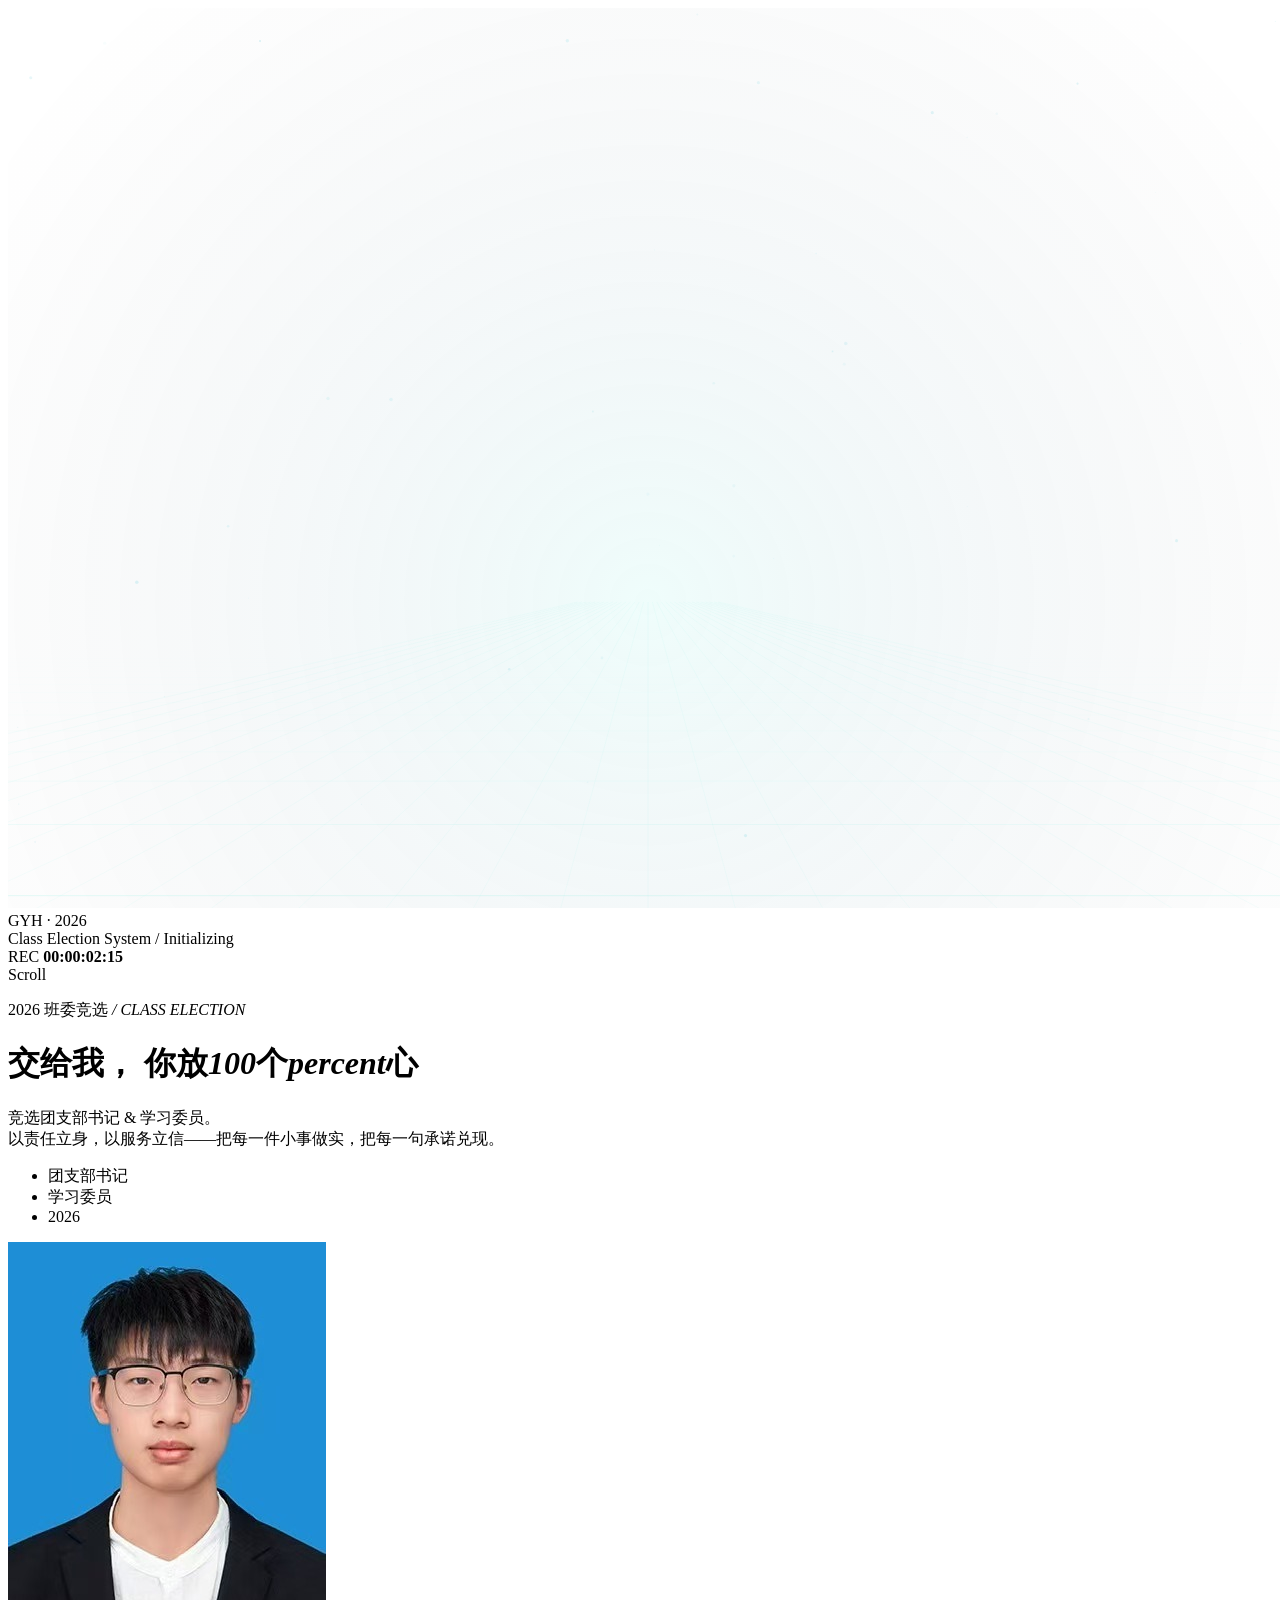
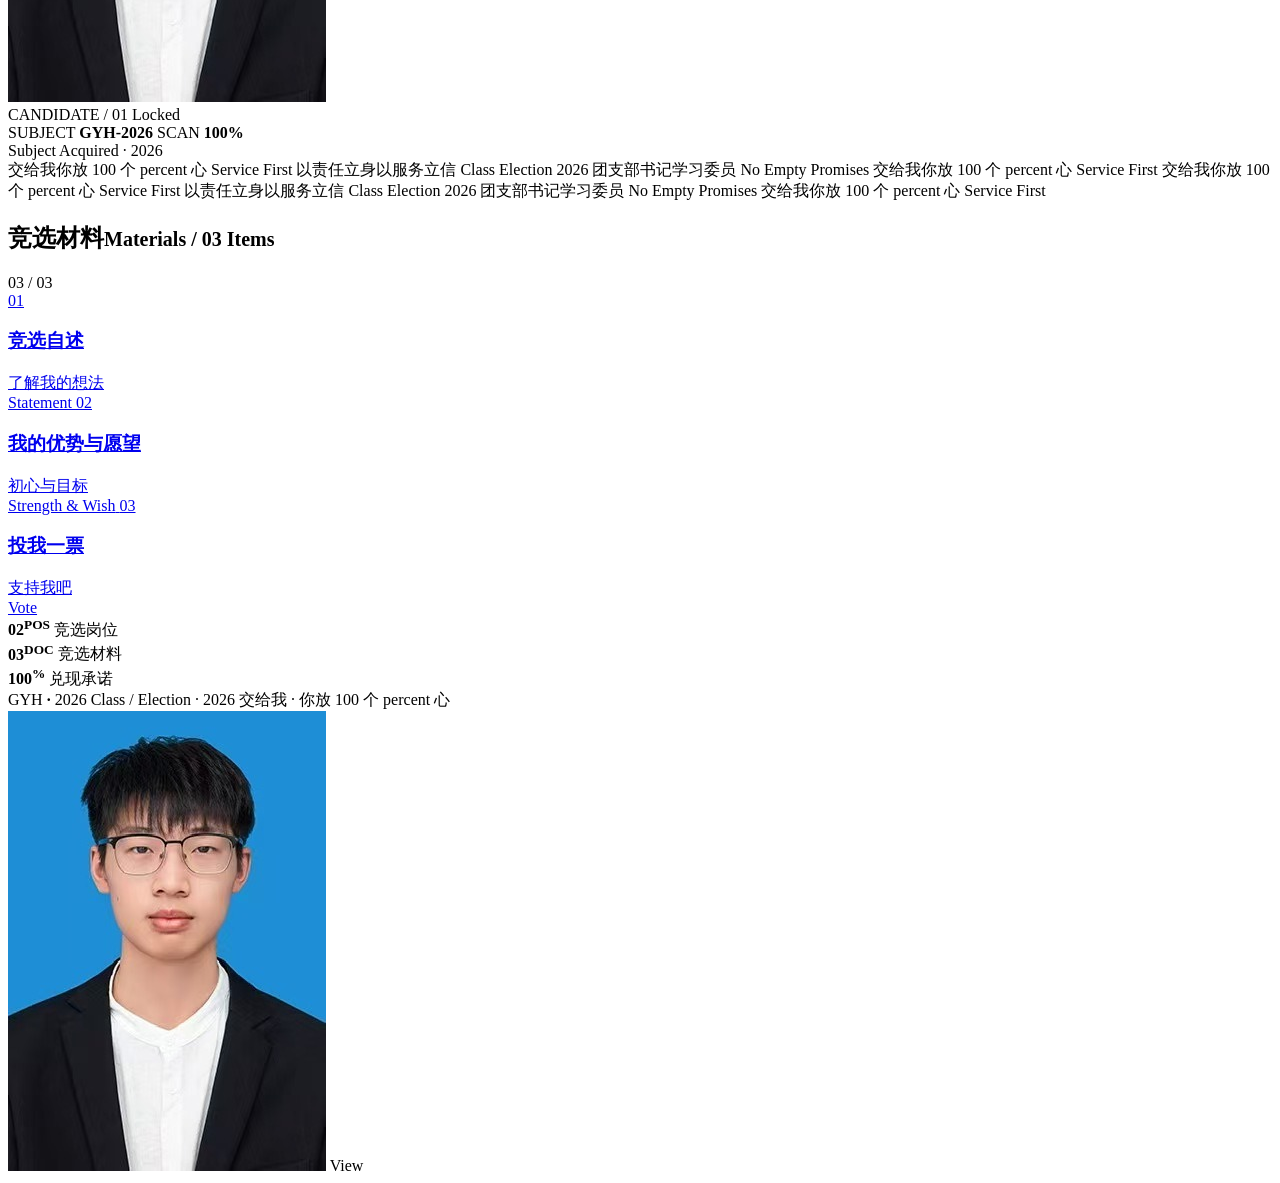
==== index.html @ 58ddba67 "add index.html" ====
<!DOCTYPE html>
<html lang="zh-CN">
<head>
<meta charset="UTF-8">
<meta name="viewport" content="width=device-width, initial-scale=1.0">
<meta name="theme-color" content="#04070a">
<meta name="description" content="2026 班委竞选 · 竞选团支部书记与学习委员。交给我，你放100个percent心。">
<title>交给我，你放100个percent心 · 班委竞选 2026</title>
<link rel="icon" href="assets/favicon.svg" type="image/svg+xml">
<script>document.documentElement.classList.add("js")</script>
<link rel="stylesheet" href="style.css">
</head>
<body>

<canvas id="bg" aria-hidden="true"></canvas>
<div class="grain" aria-hidden="true"></div>
<div class="scanlines" aria-hidden="true"></div>
<div class="vignette" aria-hidden="true"></div>
<div class="rec-frame" aria-hidden="true"><i></i><i></i><i></i><i></i></div>
<div class="progress" aria-hidden="true"></div>

<div class="boot" aria-hidden="true">
  <div class="boot-mark">GYH · 2026</div>
  <div class="boot-bar"><i></i></div>
  <div class="boot-txt">Class Election System / Initializing</div>
</div>

<div class="status" aria-hidden="true"><span class="dot"></span>REC <b id="tc">00:00:00:00</b></div>
<div class="scroll-cue" aria-hidden="true"><span>Scroll</span><i></i></div>

<!-- ==================== HERO ==================== -->
<header class="hero wrap">
  <div class="hero-inner">

    <div class="hero-main">
      <p class="eyebrow fade-up d1">2026 班委竞选 <em>/ CLASS ELECTION</em></p>

      <h1 class="display">
        <span class="ln"><span>交给我，</span></span>
        <span class="ln"><span>你放<i class="num">100</i>个<em>percent</em>心</span></span>
      </h1>

      <p class="lede fade-up d2">
        竞选团支部书记 &amp; 学习委员。<br>
        以责任立身，以服务立信——把每一件小事做实，把每一句承诺兑现。
      </p>

      <ul class="tags fade-up d3">
        <li>团支部书记</li>
        <li>学习委员</li>
        <li>2026</li>
      </ul>
    </div>

    <aside class="subject fade-up d2" aria-label="竞选人档案">
      <div class="subject-inner">
        <div class="portrait">
          <img src="assets/portrait-blue.jpg" alt="竞选人证件照" width="318" height="460">
          <span class="tone" aria-hidden="true"></span>
          <span class="scan" aria-hidden="true"></span>
          <span class="cross" aria-hidden="true"></span>
          <span class="tick tl" aria-hidden="true"></span>
          <span class="tick tr" aria-hidden="true"></span>
          <span class="tick bl" aria-hidden="true"></span>
          <span class="tick br" aria-hidden="true"></span>
          <div class="hud-strip">
            <span>CANDIDATE / 01</span>
            <span class="lock">Locked</span>
          </div>
        </div>

        <div class="subject-meta">
          <span>SUBJECT <b>GYH-2026</b></span>
          <span>SCAN <b>100%</b></span>
        </div>
      </div>
      <span class="subject-side" aria-hidden="true">Subject Acquired · 2026</span>
    </aside>

  </div>
</header>

<!-- ==================== 跑马灯 ==================== -->
<div class="ticker" aria-hidden="true">
  <div class="ticker-track">
    <span>交给我<i></i>你放 100 个 percent 心</span>
    <span class="on">Service First<i></i></span>
    <span>以责任立身<i></i>以服务立信</span>
    <span>Class Election 2026<i></i></span>
    <span>团支部书记<i></i>学习委员</span>
    <span class="on">No Empty Promises<i></i></span>
    <span>交给我<i></i>你放 100 个 percent 心</span>
    <span>Service First<i></i></span>
    <span>交给我<i></i>你放 100 个 percent 心</span>
    <span class="on">Service First<i></i></span>
    <span>以责任立身<i></i>以服务立信</span>
    <span>Class Election 2026<i></i></span>
    <span>团支部书记<i></i>学习委员</span>
    <span class="on">No Empty Promises<i></i></span>
    <span>交给我<i></i>你放 100 个 percent 心</span>
    <span>Service First<i></i></span>
  </div>
</div>

<!-- ==================== 三个栏目 ==================== -->
<section class="section wrap">
  <div class="sec-top reveal">
    <h2>竞选材料<small>Materials / 03 Items</small></h2>
    <span class="count">03 / 03</span>
  </div>

  <nav class="entries" aria-label="竞选材料">
    <a href="about.html" class="entry reveal" data-img="assets/portrait-blue.jpg" data-pos="50% 12%" data-label="01 / Statement">
      <span class="idx">01</span>
      <div class="body">
        <h3>竞选自述</h3>
        <span class="desc">了解我的想法</span>
      </div>
      <span class="en">Statement</span>
      <span class="arrow" aria-hidden="true"></span>
    </a>

    <a href="plan.html" class="entry reveal" data-img="assets/portrait-blue.jpg" data-pos="50% 26%" data-label="02 / Strength">
      <span class="idx">02</span>
      <div class="body">
        <h3>我的优势与愿望</h3>
        <span class="desc">初心与目标</span>
      </div>
      <span class="en">Strength &amp; Wish</span>
      <span class="arrow" aria-hidden="true"></span>
    </a>

    <a href="vote.html" class="entry reveal" data-img="assets/portrait-blue.jpg" data-pos="50% 48%" data-label="03 / Vote">
      <span class="idx">03</span>
      <div class="body">
        <h3>投我一票</h3>
        <span class="desc">支持我吧</span>
      </div>
      <span class="en">Vote</span>
      <span class="arrow" aria-hidden="true"></span>
    </a>
  </nav>

  <div class="spec reveal">
    <div>
      <b>02<sup>POS</sup></b>
      <span>竞选岗位</span>
    </div>
    <div>
      <b>03<sup>DOC</sup></b>
      <span>竞选材料</span>
    </div>
    <div>
      <b>100<sup>%</sup></b>
      <span>兑现承诺</span>
    </div>
  </div>
</section>

<footer class="foot wrap">
  <span class="brand-mark">GYH <b>·</b> 2026</span>
  <span>Class / Election · 2026</span>
  <span>交给我 · 你放 100 个 percent 心</span>
</footer>

<div class="peek" id="peek" aria-hidden="true">
  <div class="peek-in">
    <img src="assets/portrait-blue.jpg" alt="">
    <i></i>
    <span>View</span>
  </div>
</div>

<script src="app.js"></script>
</body>
</html>
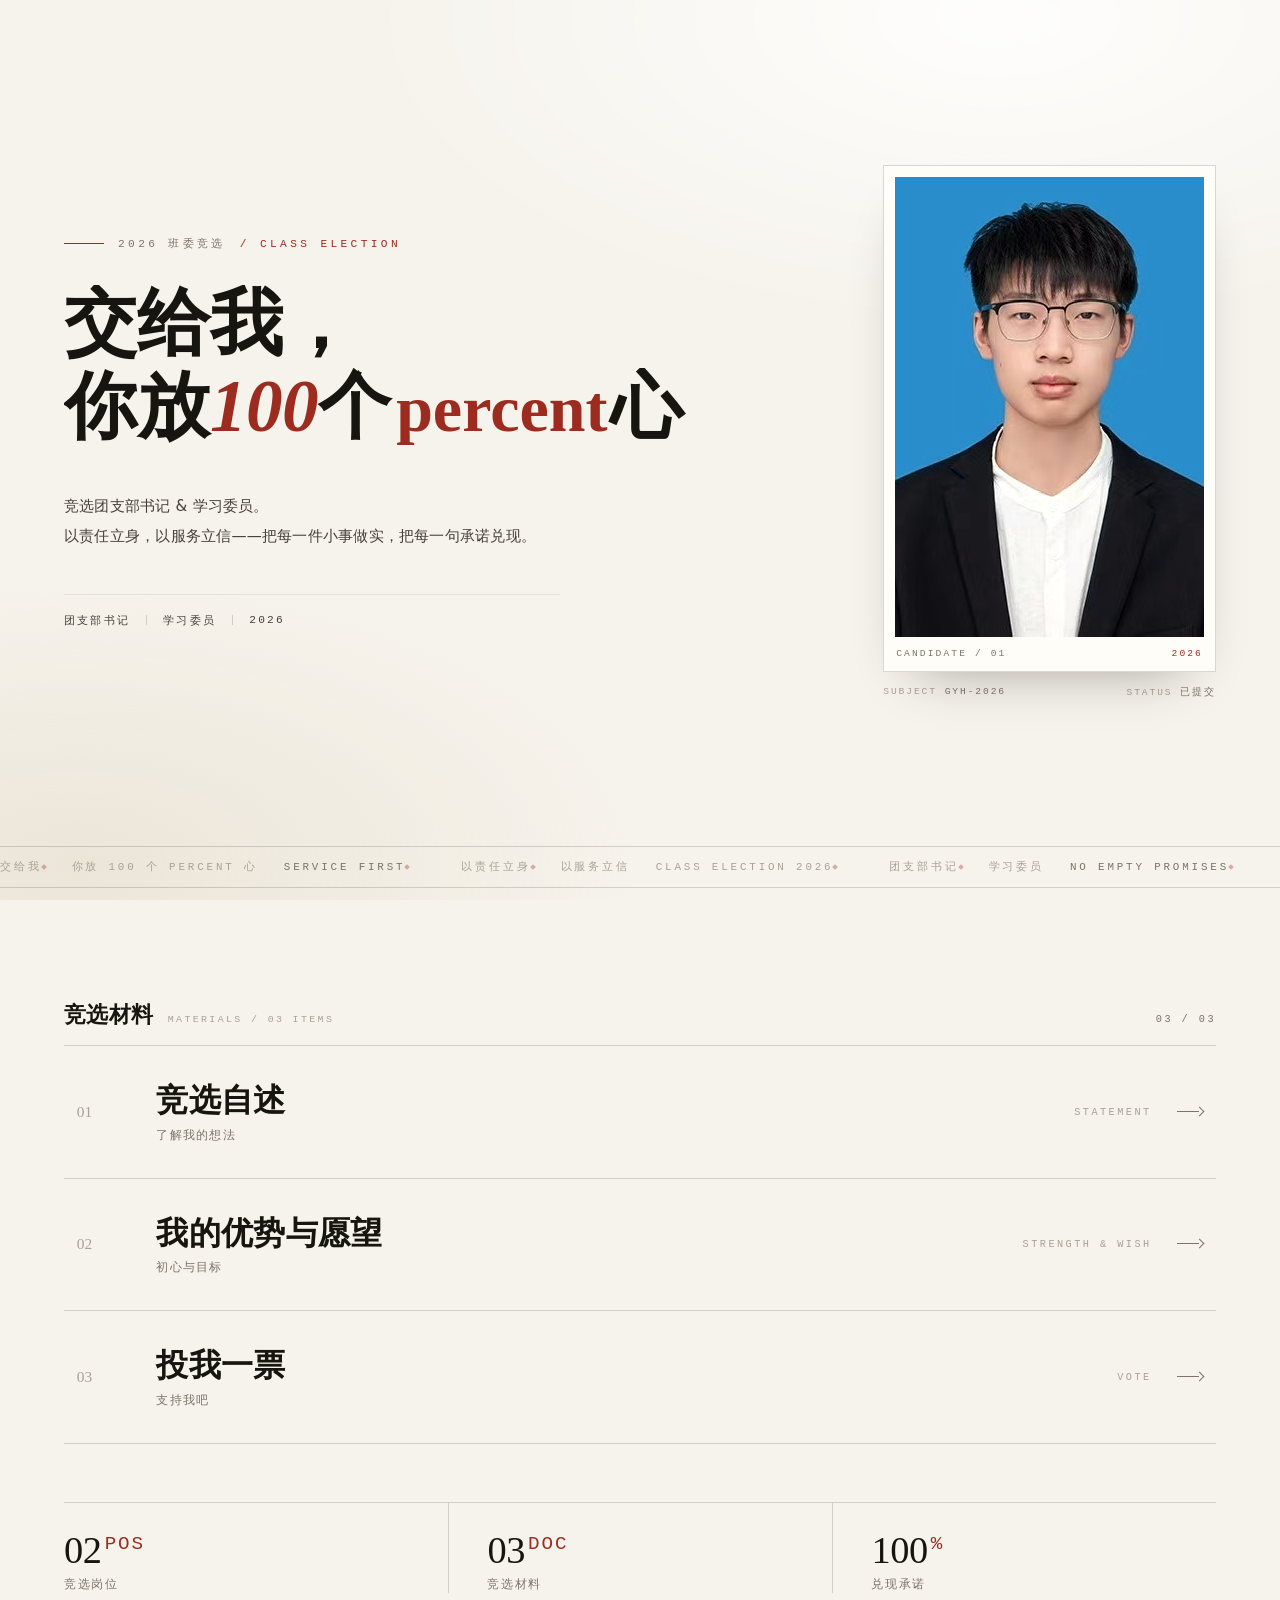
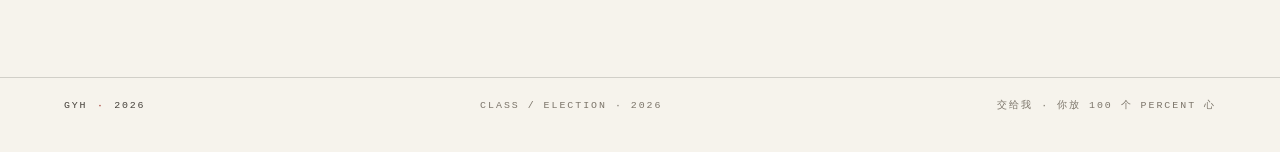
==== commit ec5f7bec: "style: 浅色纸感极简配色（暖纸白 + 墨黑 + 朱红），去掉霓虹光效" ====
--- a/index.html
+++ b/index.html
@@ -3,30 +3,16 @@
 <head>
 <meta charset="UTF-8">
 <meta name="viewport" content="width=device-width, initial-scale=1.0">
-<meta name="theme-color" content="#04070a">
+<meta name="theme-color" content="#f6f3ec">
 <meta name="description" content="2026 班委竞选 · 竞选团支部书记与学习委员。交给我，你放100个percent心。">
 <title>交给我，你放100个percent心 · 班委竞选 2026</title>
 <link rel="icon" href="assets/favicon.svg" type="image/svg+xml">
 <script>document.documentElement.classList.add("js")</script>
-<link rel="stylesheet" href="style.css">
+<link rel="stylesheet" href="style.css?v=paper1">
 </head>
 <body>
 
-<canvas id="bg" aria-hidden="true"></canvas>
-<div class="grain" aria-hidden="true"></div>
-<div class="scanlines" aria-hidden="true"></div>
-<div class="vignette" aria-hidden="true"></div>
-<div class="rec-frame" aria-hidden="true"><i></i><i></i><i></i><i></i></div>
 <div class="progress" aria-hidden="true"></div>
-
-<div class="boot" aria-hidden="true">
-  <div class="boot-mark">GYH · 2026</div>
-  <div class="boot-bar"><i></i></div>
-  <div class="boot-txt">Class Election System / Initializing</div>
-</div>
-
-<div class="status" aria-hidden="true"><span class="dot"></span>REC <b id="tc">00:00:00:00</b></div>
-<div class="scroll-cue" aria-hidden="true"><span>Scroll</span><i></i></div>
 
 <!-- ==================== HERO ==================== -->
 <header class="hero wrap">
@@ -56,25 +42,17 @@
       <div class="subject-inner">
         <div class="portrait">
           <img src="assets/portrait-blue.jpg" alt="竞选人证件照" width="318" height="460">
-          <span class="tone" aria-hidden="true"></span>
-          <span class="scan" aria-hidden="true"></span>
-          <span class="cross" aria-hidden="true"></span>
-          <span class="tick tl" aria-hidden="true"></span>
-          <span class="tick tr" aria-hidden="true"></span>
-          <span class="tick bl" aria-hidden="true"></span>
-          <span class="tick br" aria-hidden="true"></span>
-          <div class="hud-strip">
-            <span>CANDIDATE / 01</span>
-            <span class="lock">Locked</span>
+          <div class="caption">
+            <span>Candidate / 01</span>
+            <b>2026</b>
           </div>
         </div>
 
         <div class="subject-meta">
           <span>SUBJECT <b>GYH-2026</b></span>
-          <span>SCAN <b>100%</b></span>
+          <span>STATUS <b>已提交</b></span>
         </div>
       </div>
-      <span class="subject-side" aria-hidden="true">Subject Acquired · 2026</span>
     </aside>
 
   </div>
--- a/style.css
+++ b/style.css
@@ -0,0 +1,1176 @@
+/* ============================================================
+   GYH · CLASS ELECTION 2026  /  editorial edition
+   暖纸白 · 墨黑 · 一点朱红
+   ============================================================ */
+
+*, *::before, *::after { box-sizing: border-box; }
+
+:root {
+  --paper:    #f6f3ec;
+  --paper-2:  #fffdf8;
+  --ink:      #17150f;
+  --ink-70:   #45403a;
+  --ink-45:   #7b7469;
+  --ink-25:   #a8a196;
+  --rule:     rgba(23, 21, 15, .16);
+  --rule-2:   rgba(23, 21, 15, .075);
+  --red:      #9c2b20;
+  --red-35:   rgba(156, 43, 32, .35);
+  --red-08:   rgba(156, 43, 32, .08);
+
+  --f-serif: "Source Han Serif SC", "Noto Serif SC", "Songti SC", "SimSun", Georgia, "Times New Roman", serif;
+  --f-cn: "PingFang SC", "HarmonyOS Sans SC", "Source Han Sans SC", "Microsoft YaHei", system-ui, sans-serif;
+  --f-en: Georgia, "Times New Roman", "Songti SC", serif;
+  --f-mono: "Bahnschrift", "Consolas", ui-monospace, "Courier New", monospace;
+
+  --ease: cubic-bezier(.16, .84, .24, 1);
+  --gutter: clamp(20px, 5vw, 72px);
+}
+
+html {
+  -webkit-text-size-adjust: 100%;
+  scroll-behavior: smooth;
+}
+
+body {
+  margin: 0;
+  min-height: 100vh;
+  display: flex;
+  flex-direction: column;
+  overflow-x: hidden;
+  background: var(--paper);
+  color: var(--ink);
+  font-family: var(--f-cn);
+  -webkit-font-smoothing: antialiased;
+  text-rendering: optimizeLegibility;
+}
+
+/* 纸面暖光：极淡，只让整片米白有呼吸感 */
+body::before {
+  content: "";
+  position: fixed;
+  inset: 0;
+  z-index: 0;
+  pointer-events: none;
+  background:
+    radial-gradient(90% 62% at 78% 2%, rgba(255, 255, 255, .85), transparent 58%),
+    radial-gradient(70% 50% at 6% 96%, rgba(214, 199, 172, .3), transparent 62%);
+}
+
+::selection { background: var(--ink); color: var(--paper); }
+
+a { color: inherit; text-decoration: none; }
+img { max-width: 100%; display: block; }
+button { font: inherit; color: inherit; }
+
+/* ---------------- 滚动进度 ---------------- */
+
+.progress {
+  position: fixed;
+  top: 0;
+  left: 0;
+  z-index: 60;
+  width: 0;
+  height: 2px;
+  background: var(--red);
+  transition: width .12s linear;
+}
+
+/* ---------------- 布局容器 ---------------- */
+
+.wrap {
+  width: 100%;
+  max-width: 1440px;
+  margin: 0 auto;
+  padding-left: var(--gutter);
+  padding-right: var(--gutter);
+}
+
+/* ---------------- HERO ---------------- */
+
+.hero {
+  position: relative;
+  z-index: 2;
+  display: flex;
+  align-items: center;
+  min-height: 94svh;
+  padding-top: clamp(72px, 10vh, 128px);
+  padding-bottom: clamp(48px, 8vh, 96px);
+}
+
+.hero-inner {
+  display: grid;
+  grid-template-columns: minmax(0, 1fr) clamp(240px, 26vw, 372px);
+  align-items: center;
+  gap: clamp(32px, 6vw, 92px);
+  width: 100%;
+}
+
+.hero-main { min-width: 0; }
+
+.eyebrow {
+  display: flex;
+  align-items: center;
+  gap: 14px;
+  margin: 0 0 clamp(20px, 2.6vw, 34px);
+  font-family: var(--f-mono);
+  font-size: .7rem;
+  letter-spacing: .3em;
+  text-transform: uppercase;
+  color: var(--ink-45);
+}
+
+.eyebrow::before {
+  content: "";
+  width: 40px;
+  height: 1px;
+  background: var(--red);
+  flex: none;
+}
+
+.eyebrow em {
+  font-style: normal;
+  color: var(--red);
+}
+
+/* 巨字 */
+.display {
+  margin: 0 0 clamp(26px, 3.2vw, 44px);
+  font-family: var(--f-serif);
+  font-weight: 700;
+  font-size: clamp(2.1rem, calc(min(100vw, 1440px) * 0.062 - 6px), 6.8rem);
+  line-height: 1.06;
+  letter-spacing: 0;
+  color: var(--ink);
+}
+
+.display .ln {
+  display: block;
+  overflow: hidden;
+  padding-bottom: .07em;
+}
+
+.display .ln > span {
+  display: block;
+  will-change: transform;
+}
+
+html.js .display .ln > span {
+  transform: translateY(110%);
+  animation: lineUp 1s var(--ease) forwards;
+}
+
+html.js .display .ln:nth-child(1) > span { animation-delay: .1s; }
+html.js .display .ln:nth-child(2) > span { animation-delay: .22s; }
+
+@keyframes lineUp { to { transform: translateY(0); } }
+
+.display .num {
+  font-family: var(--f-en);
+  font-weight: 700;
+  letter-spacing: -.01em;
+  color: var(--red);
+}
+
+.display em {
+  font-style: normal;
+  font-family: var(--f-en);
+  font-weight: 700;
+  font-size: .9em;
+  letter-spacing: 0;
+  color: var(--red);
+  margin-left: .08em;
+  margin-right: .04em;
+}
+
+.lede {
+  max-width: 35em;
+  margin: 0 0 clamp(28px, 3.4vw, 42px);
+  font-size: clamp(.94rem, 1.1vw, 1.05rem);
+  line-height: 2;
+  color: var(--ink-70);
+  letter-spacing: .015em;
+}
+
+.lede .hl { color: var(--ink); }
+
+.tags {
+  display: flex;
+  flex-wrap: wrap;
+  gap: 0;
+  margin: 0;
+  padding: 0;
+  list-style: none;
+  border-top: 1px solid var(--rule-2);
+  padding-top: 18px;
+  max-width: 31em;
+}
+
+.tags li {
+  display: inline-flex;
+  align-items: center;
+  font-family: var(--f-mono);
+  font-size: .7rem;
+  letter-spacing: .2em;
+  color: var(--ink-70);
+}
+
+.tags li + li::before {
+  content: "";
+  display: inline-block;
+  width: 1px;
+  height: 10px;
+  margin: 0 16px;
+  background: var(--rule);
+}
+
+/* ---------------- 人像（档案相框） ---------------- */
+
+.subject {
+  position: relative;
+  justify-self: end;
+  width: 100%;
+  max-width: 372px;
+  min-width: 0;
+}
+
+.subject-inner {
+  position: relative;
+  transition: transform .8s var(--ease);
+}
+
+.subject:hover .subject-inner { transform: translateY(-8px); }
+
+.portrait {
+  position: relative;
+  background: var(--paper-2);
+  border: 1px solid var(--rule);
+  padding: 11px 11px 0;
+  box-shadow: 0 26px 54px -34px rgba(23, 21, 15, .45);
+  transition: box-shadow .8s var(--ease);
+}
+
+.subject:hover .portrait {
+  box-shadow: 0 34px 64px -30px rgba(23, 21, 15, .5);
+}
+
+.portrait img {
+  width: 100%;
+  aspect-ratio: 318 / 460;
+  object-fit: cover;
+  filter: saturate(.92) contrast(1.03) sepia(.05);
+  transition: filter .8s var(--ease), transform 1.1s var(--ease);
+}
+
+.subject:hover .portrait img { filter: saturate(1) contrast(1.05) sepia(0); }
+
+.portrait .caption {
+  display: flex;
+  align-items: baseline;
+  justify-content: space-between;
+  gap: 10px;
+  padding: 11px 1px 12px;
+  font-family: var(--f-mono);
+  font-size: .6rem;
+  letter-spacing: .22em;
+  text-transform: uppercase;
+  color: var(--ink-45);
+}
+
+.portrait .caption b {
+  font-weight: 400;
+  color: var(--red);
+  letter-spacing: .22em;
+}
+
+.subject-meta {
+  display: flex;
+  justify-content: space-between;
+  gap: 12px;
+  margin-top: 14px;
+  font-family: var(--f-mono);
+  font-size: .6rem;
+  letter-spacing: .2em;
+  text-transform: uppercase;
+  color: var(--ink-25);
+}
+
+.subject-meta b {
+  font-weight: 400;
+  color: var(--ink-45);
+}
+
+/* ---------------- 跑马灯 ---------------- */
+
+.ticker {
+  position: relative;
+  z-index: 2;
+  overflow: hidden;
+  border-top: 1px solid var(--rule);
+  border-bottom: 1px solid var(--rule);
+  padding: 13px 0;
+}
+
+.ticker-track {
+  display: flex;
+  width: max-content;
+  animation: tickMove 52s linear infinite;
+}
+
+.ticker-track span {
+  display: inline-flex;
+  align-items: center;
+  flex: none;
+  padding-right: 26px;
+  font-family: var(--f-mono);
+  font-size: .68rem;
+  letter-spacing: .26em;
+  text-transform: uppercase;
+  color: var(--ink-25);
+  white-space: nowrap;
+}
+
+.ticker-track span.on { color: var(--ink-45); }
+
+.ticker-track span i {
+  display: inline-block;
+  width: 4px;
+  height: 4px;
+  margin: 0 26px 0 0;
+  background: var(--red-35);
+  transform: rotate(45deg);
+}
+
+@keyframes tickMove {
+  from { transform: translate3d(0, 0, 0); }
+  to   { transform: translate3d(-50%, 0, 0); }
+}
+
+/* ---------------- 栏目 ---------------- */
+
+.section {
+  position: relative;
+  z-index: 2;
+  padding-top: clamp(58px, 9vw, 112px);
+  padding-bottom: clamp(44px, 7vw, 84px);
+}
+
+.sec-top {
+  display: flex;
+  align-items: baseline;
+  justify-content: space-between;
+  gap: 20px;
+  padding-bottom: 16px;
+}
+
+.sec-top h2 {
+  margin: 0;
+  font-family: var(--f-serif);
+  font-size: clamp(1.1rem, 1.7vw, 1.35rem);
+  font-weight: 700;
+  letter-spacing: .02em;
+}
+
+.sec-top h2 small {
+  display: inline-block;
+  margin-left: 14px;
+  font-family: var(--f-mono);
+  font-size: .62rem;
+  font-weight: 400;
+  letter-spacing: .24em;
+  text-transform: uppercase;
+  color: var(--ink-25);
+}
+
+.sec-top .count {
+  font-family: var(--f-mono);
+  font-size: .64rem;
+  letter-spacing: .24em;
+  color: var(--ink-45);
+}
+
+.entries {
+  display: block;
+  border-top: 1px solid var(--rule);
+}
+
+.entry {
+  position: relative;
+  display: grid;
+  grid-template-columns: 54px minmax(0, 1fr) auto 26px;
+  align-items: center;
+  gap: clamp(14px, 2vw, 26px);
+  padding: clamp(22px, 2.8vw, 34px) clamp(4px, 1vw, 14px);
+  border-bottom: 1px solid var(--rule);
+  overflow: hidden;
+}
+
+/* hover 从左铺开的极淡朱红 */
+.entry::before {
+  content: "";
+  position: absolute;
+  inset: 0;
+  z-index: -1;
+  background: linear-gradient(90deg, var(--red-08), rgba(156, 43, 32, 0) 62%);
+  transform: scaleX(0);
+  transform-origin: left;
+  transition: transform .6s var(--ease);
+}
+
+.entry:hover::before,
+.entry:focus-visible::before { transform: scaleX(1); }
+
+/* 左侧朱红线索 */
+.entry::after {
+  content: "";
+  position: absolute;
+  left: 0;
+  top: 0;
+  bottom: 0;
+  width: 2px;
+  background: var(--red);
+  transform: scaleY(0);
+  transform-origin: top;
+  transition: transform .55s var(--ease);
+}
+
+.entry:hover::after,
+.entry:focus-visible::after { transform: scaleY(1); }
+
+.entry .idx {
+  font-family: var(--f-en);
+  font-size: clamp(.9rem, 1.2vw, 1.05rem);
+  font-variant-numeric: tabular-nums;
+  color: var(--ink-25);
+  transition: color .4s var(--ease);
+}
+
+.entry:hover .idx { color: var(--red); }
+
+.entry .body { min-width: 0; }
+
+.entry .body h3 {
+  margin: 0 0 5px;
+  font-family: var(--f-serif);
+  font-size: clamp(1.3rem, 2.6vw, 2rem);
+  font-weight: 700;
+  letter-spacing: .01em;
+  line-height: 1.3;
+  transition: color .4s var(--ease);
+}
+
+.entry .body .desc {
+  display: block;
+  font-size: .78rem;
+  letter-spacing: .1em;
+  color: var(--ink-45);
+}
+
+.entry .en {
+  font-family: var(--f-mono);
+  font-size: .64rem;
+  letter-spacing: .24em;
+  text-transform: uppercase;
+  color: var(--ink-25);
+  white-space: nowrap;
+  transition: color .4s var(--ease);
+}
+
+.entry:hover .en { color: var(--ink-45); }
+
+.entry .arrow {
+  position: relative;
+  width: 26px;
+  height: 10px;
+  justify-self: end;
+}
+
+.entry .arrow::before,
+.entry .arrow::after {
+  content: "";
+  position: absolute;
+  background: var(--ink-45);
+  transition: background .4s var(--ease), transform .5s var(--ease);
+}
+
+.entry .arrow::before {
+  top: 4px;
+  left: 0;
+  width: 22px;
+  height: 1px;
+}
+
+.entry .arrow::after {
+  top: 1px;
+  right: 0;
+  width: 7px;
+  height: 7px;
+  background: none;
+  border-top: 1px solid var(--ink-45);
+  border-right: 1px solid var(--ink-45);
+  transform: rotate(45deg);
+}
+
+.entry:hover .arrow::before { background: var(--red); transform: translateX(4px); }
+.entry:hover .arrow::after { border-color: var(--red); transform: rotate(45deg) translate(3px, -3px); }
+
+/* 数据条 */
+.spec {
+  display: grid;
+  grid-template-columns: repeat(3, minmax(0, 1fr));
+  margin-top: clamp(34px, 5vw, 58px);
+  border-top: 1px solid var(--rule);
+}
+
+.spec > div {
+  padding: clamp(18px, 2.4vw, 28px) 0 0;
+}
+
+.spec > div + div {
+  padding-left: clamp(14px, 3vw, 40px);
+  border-left: 1px solid var(--rule);
+}
+
+.spec b {
+  display: block;
+  font-family: var(--f-en);
+  font-size: clamp(1.6rem, 3vw, 2.4rem);
+  font-weight: 400;
+  line-height: 1;
+  letter-spacing: -.01em;
+  color: var(--ink);
+}
+
+.spec b sup {
+  font-family: var(--f-mono);
+  font-size: .5em;
+  letter-spacing: .1em;
+  color: var(--red);
+  margin-left: 3px;
+  vertical-align: super;
+}
+
+.spec span {
+  display: block;
+  margin-top: 8px;
+  font-size: .74rem;
+  letter-spacing: .14em;
+  color: var(--ink-45);
+}
+
+/* ---------------- 页脚 ---------------- */
+
+.foot {
+  position: relative;
+  z-index: 2;
+  display: flex;
+  align-items: baseline;
+  justify-content: space-between;
+  gap: 16px;
+  margin-top: auto;
+  padding-top: 20px;
+  padding-bottom: clamp(24px, 4vw, 40px);
+  border-top: 1px solid var(--rule);
+  font-family: var(--f-mono);
+  font-size: .62rem;
+  letter-spacing: .2em;
+  text-transform: uppercase;
+  color: var(--ink-45);
+}
+
+.foot .brand-mark { color: var(--ink-70); letter-spacing: .18em; }
+.foot .brand-mark b { color: var(--red); font-weight: 400; margin: 0 .2em; }
+
+/* ---------------- 悬停预览 ---------------- */
+
+.peek {
+  position: fixed;
+  top: 0;
+  left: 0;
+  z-index: 40;
+  width: 196px;
+  opacity: 0;
+  pointer-events: none;
+  transform: translate3d(-400px, -400px, 0);
+  transition: opacity .35s var(--ease);
+  will-change: transform;
+}
+
+.peek.on { opacity: 1; }
+
+.peek-in {
+  position: relative;
+  background: var(--paper-2);
+  border: 1px solid var(--rule);
+  padding: 7px 7px 0;
+  box-shadow: 0 24px 50px -26px rgba(23, 21, 15, .5);
+}
+
+.peek-in img {
+  width: 100%;
+  aspect-ratio: 3 / 3.8;
+  object-fit: cover;
+  filter: saturate(.92) contrast(1.03) sepia(.05);
+}
+
+.peek-in i {
+  display: block;
+  height: 26px;
+}
+
+.peek-in span {
+  position: absolute;
+  left: 12px;
+  bottom: 8px;
+  font-family: var(--f-mono);
+  font-size: .56rem;
+  letter-spacing: .24em;
+  text-transform: uppercase;
+  color: var(--ink-45);
+}
+
+/* ---------------- 滚动入场 ---------------- */
+
+.reveal {
+  opacity: 0;
+  transform: translateY(18px);
+  transition: opacity .9s var(--ease), transform .9s var(--ease);
+}
+
+.reveal.in { opacity: 1; transform: none; }
+
+html:not(.js) .reveal { opacity: 1; transform: none; }
+
+.fade-up {
+  opacity: 0;
+  transform: translateY(14px);
+  animation: fadeUp 1s var(--ease) forwards;
+}
+
+.fade-up.d1 { animation-delay: .35s; }
+.fade-up.d2 { animation-delay: .5s; }
+.fade-up.d3 { animation-delay: .65s; }
+
+@keyframes fadeUp { to { opacity: 1; transform: none; } }
+
+html:not(.js) .fade-up { opacity: 1; transform: none; }
+
+/* ============================================================
+   子页
+   ============================================================ */
+
+.page {
+  position: relative;
+  z-index: 2;
+  flex: 1 0 auto;
+  padding-top: clamp(30px, 5vh, 56px);
+  padding-bottom: clamp(40px, 6vw, 72px);
+}
+
+.page-top {
+  display: flex;
+  align-items: center;
+  justify-content: space-between;
+  gap: 16px;
+  padding-bottom: clamp(28px, 5vw, 56px);
+}
+
+.back {
+  display: inline-flex;
+  align-items: center;
+  gap: 9px;
+  font-family: var(--f-mono);
+  font-size: .68rem;
+  letter-spacing: .18em;
+  text-transform: uppercase;
+  color: var(--ink-70);
+  transition: color .3s var(--ease);
+}
+
+.back i {
+  font-style: normal;
+  transition: transform .35s var(--ease);
+}
+
+.back:hover { color: var(--red); }
+.back:hover i { transform: translateX(-4px); }
+
+.page-code {
+  font-family: var(--f-mono);
+  font-size: .66rem;
+  letter-spacing: .24em;
+  text-transform: uppercase;
+  color: var(--ink-25);
+}
+
+.page-head {
+  position: relative;
+  padding-bottom: clamp(26px, 4vw, 44px);
+  border-bottom: 1px solid var(--rule);
+}
+
+.page-head .ghost {
+  position: absolute;
+  right: -6px;
+  top: -34px;
+  z-index: -1;
+  font-family: var(--f-en);
+  font-size: clamp(5rem, 17vw, 13rem);
+  font-weight: 700;
+  line-height: .8;
+  letter-spacing: -.04em;
+  color: rgba(23, 21, 15, .045);
+  pointer-events: none;
+  user-select: none;
+}
+
+.page-head .kicker {
+  display: block;
+  margin-bottom: 12px;
+  font-family: var(--f-mono);
+  font-size: .66rem;
+  letter-spacing: .3em;
+  text-transform: uppercase;
+  color: var(--red);
+}
+
+.page-head h1 {
+  margin: 0 0 14px;
+  font-family: var(--f-serif);
+  font-size: clamp(2.2rem, 5.4vw, 4.2rem);
+  font-weight: 700;
+  line-height: 1.14;
+  letter-spacing: -.01em;
+}
+
+.page-head .sub-en {
+  display: block;
+  font-family: var(--f-mono);
+  font-size: .62rem;
+  letter-spacing: .24em;
+  text-transform: uppercase;
+  color: var(--ink-25);
+}
+
+/* 档案条 */
+.profile-strip {
+  display: flex;
+  align-items: center;
+  gap: 16px;
+  padding: clamp(20px, 3vw, 28px) 0;
+  border-bottom: 1px solid var(--rule-2);
+}
+
+.avatar {
+  flex: none;
+  width: 56px;
+  height: 56px;
+  border: 1px solid var(--rule);
+  background: var(--paper-2);
+  padding: 3px;
+}
+
+.avatar img {
+  width: 100%;
+  height: 100%;
+  object-fit: cover;
+  filter: saturate(.92) contrast(1.03) sepia(.05);
+}
+
+.profile-strip .meta { display: grid; gap: 6px; }
+
+.profile-strip .meta .k {
+  font-family: var(--f-mono);
+  font-size: .6rem;
+  letter-spacing: .24em;
+  text-transform: uppercase;
+  color: var(--ink-25);
+}
+
+.profile-strip .meta .v {
+  font-size: .86rem;
+  letter-spacing: .08em;
+  color: var(--ink-70);
+}
+
+/* 正文面板 */
+.panel {
+  padding-top: clamp(34px, 5vw, 56px);
+}
+
+.panel-grid {
+  display: grid;
+  grid-template-columns: minmax(0, 1fr) clamp(200px, 22vw, 274px);
+  gap: clamp(28px, 5vw, 76px);
+  align-items: start;
+}
+
+.prose {
+  position: relative;
+  max-width: 40em;
+}
+
+.prose p {
+  margin: 0;
+  font-size: clamp(.96rem, 1.12vw, 1.06rem);
+  line-height: 2.15;
+  color: var(--ink-70);
+  letter-spacing: .02em;
+  text-align: justify;
+  text-justify: inter-ideograph;
+}
+
+.prose p + p { margin-top: 1.2em; }
+
+.panel .quote-mark { display: none; }
+
+.block + .block { margin-top: clamp(34px, 4.4vw, 52px); }
+
+.block h2 {
+  position: relative;
+  display: flex;
+  align-items: baseline;
+  gap: 14px;
+  margin: 0 0 16px;
+  padding-bottom: 12px;
+  border-bottom: 1px solid var(--rule-2);
+  font-family: var(--f-serif);
+  font-size: clamp(1.2rem, 2vw, 1.5rem);
+  font-weight: 700;
+  letter-spacing: .02em;
+}
+
+.block h2::before {
+  content: attr(data-no);
+  font-family: var(--f-mono);
+  font-size: .64rem;
+  font-weight: 400;
+  letter-spacing: .2em;
+  color: var(--red);
+}
+
+/* 右侧数据列 */
+.panel-aside {
+  display: grid;
+  gap: 0;
+  border-top: 1px solid var(--ink);
+  padding-top: 0;
+}
+
+.d-row {
+  display: grid;
+  gap: 5px;
+  padding: 13px 0;
+  border-bottom: 1px solid var(--rule-2);
+}
+
+.d-row b {
+  font-family: var(--f-mono);
+  font-size: .58rem;
+  font-weight: 400;
+  letter-spacing: .24em;
+  text-transform: uppercase;
+  color: var(--ink-25);
+}
+
+.d-row span {
+  font-size: .82rem;
+  line-height: 1.7;
+  letter-spacing: .06em;
+  color: var(--ink-70);
+}
+
+.d-row .cy { color: var(--red); }
+
+.page-back {
+  margin-top: clamp(38px, 6vw, 64px);
+  padding-top: 20px;
+  border-top: 1px solid var(--rule);
+}
+
+/* ============================================================
+   投票页
+   ============================================================ */
+
+.vote-box {
+  position: relative;
+  margin-top: clamp(30px, 5vw, 56px);
+  padding: clamp(40px, 7vw, 84px) clamp(20px, 4vw, 56px) clamp(44px, 6vw, 76px);
+  border: 1px solid var(--rule);
+  background: var(--paper-2);
+  text-align: center;
+  overflow: hidden;
+}
+
+.vote-box::before,
+.vote-box::after {
+  content: "";
+  position: absolute;
+  width: 34px;
+  height: 34px;
+  border: 0 solid var(--red-35);
+  pointer-events: none;
+}
+
+.vote-box::before { top: 12px; left: 12px; border-top-width: 1px; border-left-width: 1px; }
+.vote-box::after { bottom: 12px; right: 12px; border-bottom-width: 1px; border-right-width: 1px; }
+
+.vote-label {
+  font-family: var(--f-mono);
+  font-size: .64rem;
+  letter-spacing: .3em;
+  text-transform: uppercase;
+  color: var(--ink-25);
+}
+
+.vote-num {
+  margin: 8px 0 2px;
+  font-family: var(--f-en);
+  font-size: clamp(4.6rem, 15vw, 9.6rem);
+  font-weight: 400;
+  line-height: 1;
+  letter-spacing: -.03em;
+  color: var(--ink);
+  font-variant-numeric: tabular-nums;
+}
+
+.vote-num.bump { animation: bump .34s var(--ease); }
+
+@keyframes bump {
+  40% { transform: scale(1.075); color: var(--red); }
+}
+
+.vote-hint {
+  font-family: var(--f-mono);
+  font-size: .58rem;
+  letter-spacing: .28em;
+  text-transform: uppercase;
+  color: var(--ink-25);
+}
+
+.btn-vote {
+  position: relative;
+  display: inline-flex;
+  align-items: center;
+  justify-content: center;
+  gap: 11px;
+  margin-top: clamp(30px, 4vw, 44px);
+  padding: 19px 46px;
+  border: 1px solid var(--ink);
+  background: var(--ink);
+  color: var(--paper);
+  font-size: .92rem;
+  letter-spacing: .22em;
+  cursor: pointer;
+  transition: background .4s var(--ease), border-color .4s var(--ease),
+              color .4s var(--ease), transform .3s var(--ease);
+}
+
+.btn-vote svg {
+  width: 15px;
+  height: 15px;
+  fill: none;
+  stroke: currentColor;
+  stroke-width: 1.6;
+  stroke-linecap: round;
+  stroke-linejoin: round;
+  transition: fill .4s var(--ease);
+}
+
+.btn-vote:hover {
+  background: var(--red);
+  border-color: var(--red);
+  color: #fff;
+}
+
+.btn-vote:hover svg { fill: currentColor; }
+.btn-vote:active { transform: translateY(1px); }
+
+.btn-vote:disabled {
+  background: transparent;
+  border-color: var(--rule);
+  color: var(--ink-25);
+  cursor: default;
+}
+
+.btn-vote:disabled svg { fill: currentColor; }
+
+.vote-note {
+  margin: 26px 0 0;
+  font-size: .82rem;
+  letter-spacing: .1em;
+  color: var(--ink-45);
+}
+
+/* 盖章 */
+.seal {
+  position: absolute;
+  left: 50%;
+  top: 46%;
+  width: clamp(150px, 24vw, 210px);
+  height: clamp(150px, 24vw, 210px);
+  margin-left: calc(clamp(150px, 24vw, 210px) / -2);
+  margin-top: calc(clamp(150px, 24vw, 210px) / -2);
+  border: 3px solid var(--red);
+  border-radius: 50%;
+  display: grid;
+  place-content: center;
+  gap: 2px;
+  color: var(--red);
+  opacity: 0;
+  pointer-events: none;
+  transform: rotate(-14deg) scale(2.4);
+}
+
+.seal b {
+  display: block;
+  font-family: var(--f-serif);
+  font-size: clamp(1.5rem, 3vw, 2rem);
+  font-weight: 700;
+  letter-spacing: .18em;
+  text-indent: .18em;
+}
+
+.seal i {
+  display: block;
+  font-family: var(--f-mono);
+  font-size: .5rem;
+  font-style: normal;
+  letter-spacing: .3em;
+  text-indent: .3em;
+}
+
+.seal.on { animation: sealIn .85s var(--ease) forwards; }
+
+@keyframes sealIn {
+  0%   { opacity: 0; transform: rotate(-14deg) scale(2.4); }
+  35%  { opacity: .95; transform: rotate(-9deg) scale(.94); }
+  55%  { transform: rotate(-9deg) scale(1.02); }
+  100% { opacity: .9; transform: rotate(-9deg) scale(1); }
+}
+
+/* 弹窗 */
+.popup {
+  position: fixed;
+  inset: 0;
+  z-index: 100;
+  display: grid;
+  place-items: center;
+  padding: 24px;
+  background: rgba(23, 21, 15, .34);
+  backdrop-filter: blur(3px);
+  opacity: 0;
+  visibility: hidden;
+  transition: opacity .4s var(--ease), visibility .4s;
+}
+
+.popup.show { opacity: 1; visibility: visible; }
+
+.popup-card {
+  width: min(400px, 100%);
+  padding: 44px 34px 34px;
+  background: var(--paper-2);
+  border: 1px solid var(--rule);
+  box-shadow: 0 40px 80px -40px rgba(23, 21, 15, .55);
+  text-align: center;
+  transform: translateY(14px) scale(.98);
+  transition: transform .5s var(--ease);
+}
+
+.popup.show .popup-card { transform: none; }
+
+.popup-card .ic {
+  width: 52px;
+  height: 52px;
+  margin: 0 auto 22px;
+  display: grid;
+  place-items: center;
+  border: 1px solid var(--red-35);
+  border-radius: 50%;
+}
+
+.popup-card .ic svg {
+  width: 22px;
+  height: 22px;
+  fill: none;
+  stroke: var(--red);
+  stroke-width: 1.8;
+  stroke-linecap: round;
+  stroke-linejoin: round;
+}
+
+.popup-card h2 {
+  margin: 0 0 10px;
+  font-family: var(--f-serif);
+  font-size: 1.4rem;
+  font-weight: 700;
+  letter-spacing: .04em;
+}
+
+.popup-card p {
+  margin: 0 0 28px;
+  font-size: .86rem;
+  letter-spacing: .06em;
+  color: var(--ink-45);
+}
+
+.popup-card button {
+  width: 100%;
+  padding: 15px;
+  border: 1px solid var(--ink);
+  background: var(--ink);
+  color: var(--paper);
+  font-size: .86rem;
+  letter-spacing: .24em;
+  cursor: pointer;
+  transition: background .35s var(--ease), border-color .35s var(--ease);
+}
+
+.popup-card button:hover { background: var(--red); border-color: var(--red); }
+
+/* ============================================================
+   响应式
+   ============================================================ */
+
+@media (max-width: 1024px) {
+  .hero { min-height: auto; padding-top: clamp(64px, 9vh, 96px); }
+  .hero-inner { grid-template-columns: minmax(0, 1fr) clamp(210px, 26vw, 280px); gap: 34px; }
+  .display { font-size: clamp(1.95rem, calc(6.2vw - 4px), 4.4rem); }
+  .subject-meta { display: none; }
+  .entry .en { display: none; }
+  .entry { grid-template-columns: 40px minmax(0, 1fr) 22px; }
+}
+
+@media (max-width: 760px) {
+  .hero-inner { grid-template-columns: minmax(0, 1fr); gap: 36px; }
+  .subject { justify-self: start; max-width: 224px; order: 2; }
+  .display { font-size: clamp(1.85rem, 8.6vw, 2.9rem); }
+  .lede { font-size: .92rem; }
+  .panel-grid { grid-template-columns: minmax(0, 1fr); gap: 34px; }
+  .panel-aside { border-top-width: 1px; }
+  .page-head .ghost { font-size: 6rem; top: -14px; }
+  .spec { grid-template-columns: minmax(0, 1fr); }
+  .spec > div { padding: 16px 0; }
+  .spec > div + div { padding-left: 0; border-left: 0; border-top: 1px solid var(--rule-2); }
+  .foot { flex-direction: column; align-items: flex-start; gap: 8px; }
+  .foot span:nth-child(2) { display: none; }
+  .sec-top h2 small { display: none; }
+  .btn-vote { width: 100%; padding: 18px 24px; }
+}
+
+@media (max-width: 420px) {
+  .display { font-size: clamp(1.7rem, 8.4vw, 2.3rem); }
+  .tags li { font-size: .64rem; letter-spacing: .14em; }
+  .tags li + li::before { margin: 0 11px; }
+  .vote-box { padding-left: 14px; padding-right: 14px; }
+}
+
+/* 减弱动态 */
+@media (prefers-reduced-motion: reduce) {
+  *, *::before, *::after {
+    animation-duration: .01ms !important;
+    animation-iteration-count: 1 !important;
+    transition-duration: .01ms !important;
+  }
+  .ticker-track { animation: none; }
+}
